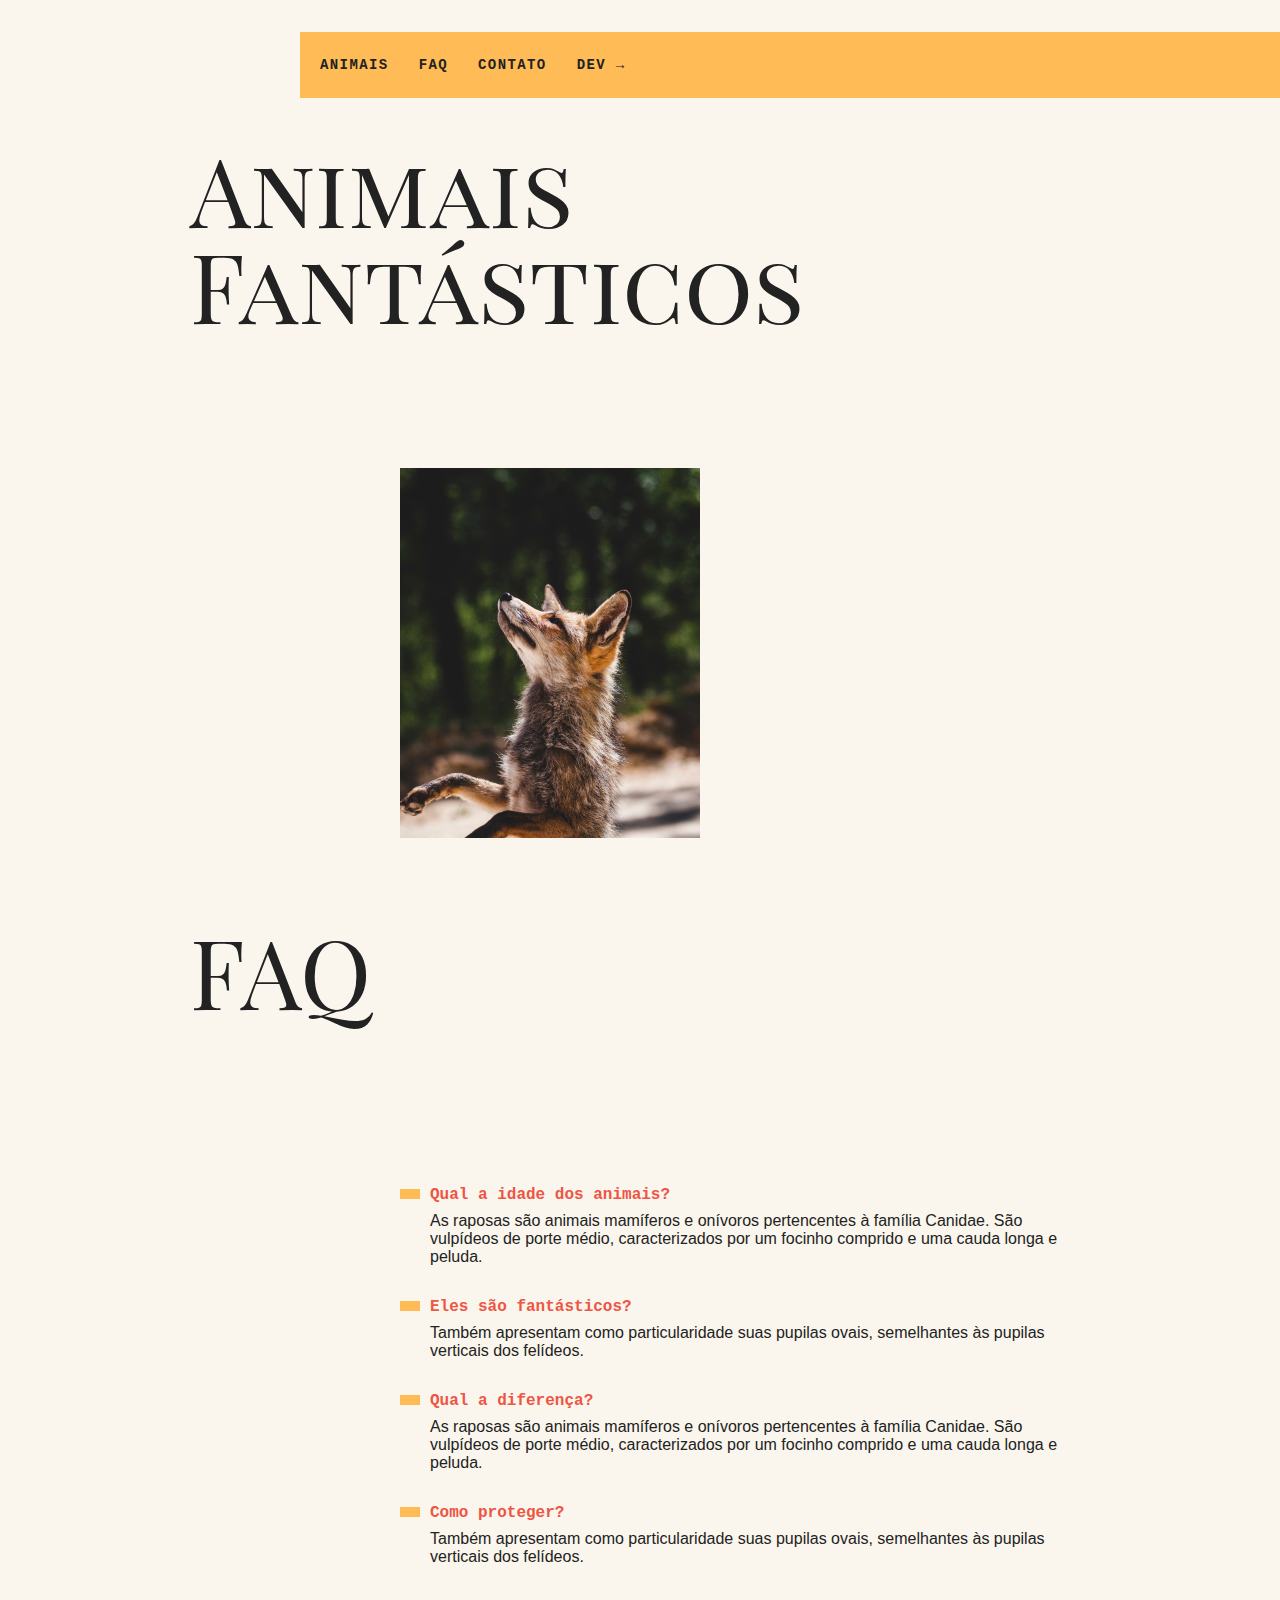
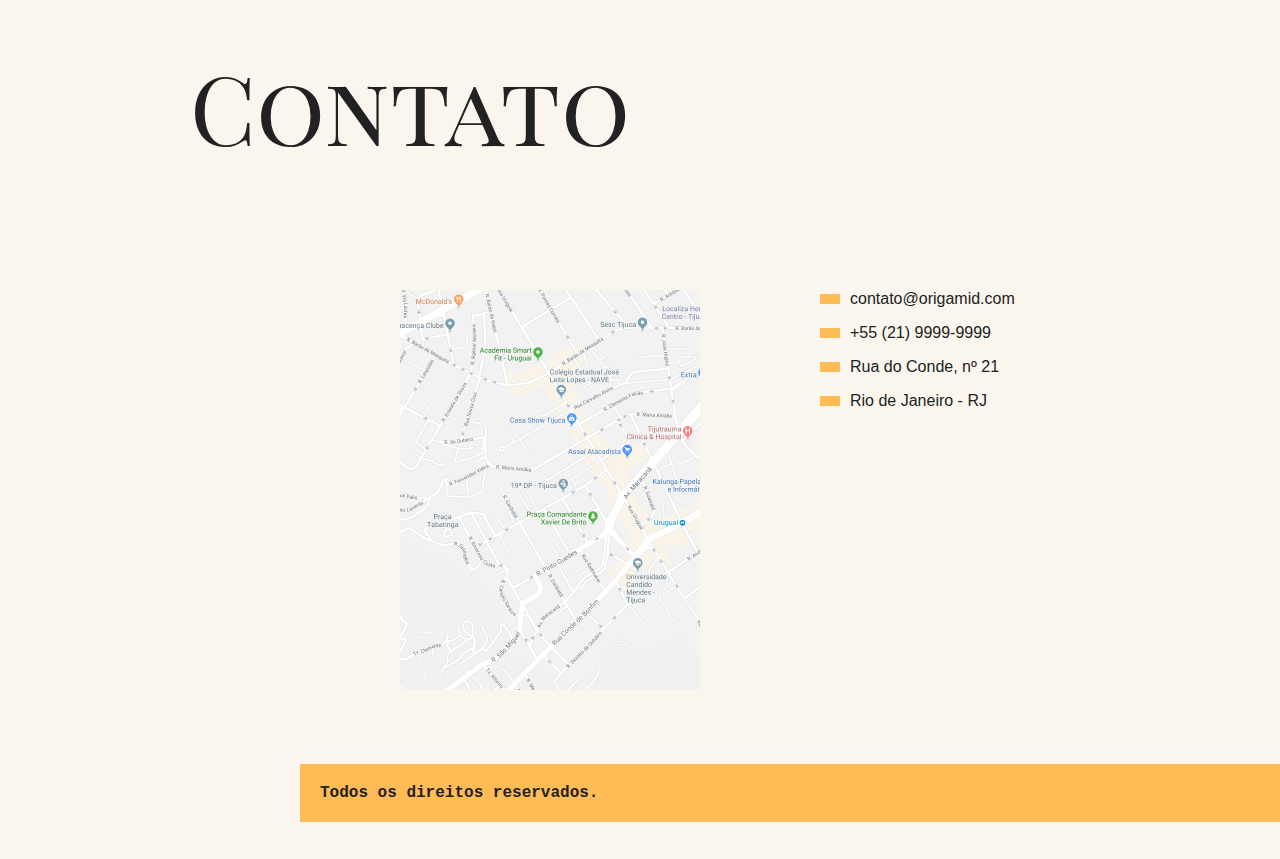
==== 0309-navegacao-por-tabs/index.html @ 6067ab37 "0309 Navegacao por Tabs" ====
<!DOCTYPE html>
<html>

<head>
  <meta charset="utf-8" />
  <meta http-equiv="X-UA-Compatible" content="IE=edge">
  <title>Animais Fantásticos</title>
  <meta name="viewport" content="width=device-width, initial-scale=1">
  <link href="https://fonts.googleapis.com/css?family=Playfair+Display+SC" rel="stylesheet">
  <link rel="stylesheet" type="text/css" href="css/style.css" />
</head>

<body>
  <nav class="menu">
    <ul>
      <li><a href="#animais">Animais</a></li>
      <li><a href="#faq">Faq</a></li>
      <li><a href="#contato">Contato</a></li>
      <li><a href="https://www.origamid.com/">Dev →</a></li>
    </ul>
  </nav>
  <section class="grid-section animais" id="animais">
    <h1 class="titulo">Animais Fantásticos</h1>
    <ul class="animais-lista js-tabmenu">
      <li>
        <img src="img/imagem1.jpg">
      </li>
      <li>
        <img src="img/imagem2.jpg">
      </li>
      <li>
        <img src="img/imagem3.jpg">
      </li>
      <li>
        <img src="img/imagem4.jpg">
      </li>
      <li>
        <img src="img/imagem5.jpg">
      </li>
      <li>
        <img src="img/imagem6.jpg">
      </li>
    </ul>
    <div class="animais-descricao js-tabcontent">
      <section>
        <h2>Raposa</h2>
        <p>As raposas são animais mamíferos e onívoros pertencentes à família Canidae. São vulpídeos de porte médio, caracterizados
          por um focinho comprido e uma cauda longa e peluda.</p>
        <p>Também apresentam como particularidade suas pupilas ovais, semelhantes às pupilas verticais dos felídeos.</p>
        <p>De cerca de 40 espécies reconhecidas como raposas, somente 12 pertencem ao gênero Vulpes das "raposas verdadeiras", do
          qual a raposa vermelha é a mais comum.</p>
        <p>Também apresentam como particularidade suas pupilas ovais, semelhantes às pupilas verticais dos felídeos.</p>
      </section>

      <section>
        <h2>Esquilo</h2>
        <p>As raposas são animais mamíferos e onívoros pertencentes à família Canidae. São vulpídeos de porte médio, caracterizados
          por um focinho comprido e uma cauda longa e peluda.</p>
        <p>Também apresentam como particularidade suas pupilas ovais, semelhantes às pupilas verticais dos felídeos.</p>
      </section>
      <section>
        <h2>Urso</h2>
        <p>As raposas são animais mamíferos e onívoros pertencentes à família Canidae. São vulpídeos de porte médio, caracterizados
          por um focinho comprido e uma cauda longa e peluda.</p>
        <p>Também apresentam como particularidade suas pupilas ovais, semelhantes às pupilas verticais dos felídeos.</p>
        <p>De cerca de 40 espécies reconhecidas como raposas, somente 12 pertencem ao gênero Vulpes das "raposas verdadeiras", do
          qual a raposa vermelha é a mais comum.</p>
        <p>Também apresentam como particularidade suas pupilas ovais, semelhantes às pupilas verticais dos felídeos.</p>
        <p>Também apresentam como particularidade suas pupilas ovais, semelhantes às pupilas verticais dos felídeos.</p>
        <p>Também apresentam como particularidade suas pupilas ovais, semelhantes às pupilas verticais dos felídeos.</p>
      </section>
      <section>
        <h2>Lobo</h2>
        <p>As raposas são animais mamíferos e onívoros pertencentes à família Canidae. São vulpídeos de porte médio, caracterizados
          por um focinho comprido e uma cauda longa e peluda.</p>
      </section>
      <section>
        <h2>Macaco</h2>
        <p>As raposas são animais mamíferos e onívoros pertencentes à família Canidae. São vulpídeos de porte médio, caracterizados
          por um focinho comprido e uma cauda longa e peluda.</p>
        <p>Também apresentam como particularidade suas pupilas ovais, semelhantes às pupilas verticais dos felídeos.</p>
        <p>De cerca de 40 espécies reconhecidas como raposas, somente 12 pertencem ao gênero Vulpes das "raposas verdadeiras", do
          qual a raposa vermelha é a mais comum.</p>
        <p>Também apresentam como particularidade suas pupilas ovais, semelhantes às pupilas verticais dos felídeos.</p>
      </section>
      <section>
        <h2>Leão</h2>
        <p>As raposas são animais mamíferos e onívoros pertencentes à família Canidae. São vulpídeos de porte médio, caracterizados
          por um focinho comprido e uma cauda longa e peluda.</p>
        <p>Também apresentam como particularidade suas pupilas ovais, semelhantes às pupilas verticais dos felídeos.</p>
        <p>De cerca de 40 espécies reconhecidas como raposas, somente 12 pertencem ao gênero Vulpes das "raposas verdadeiras", do
          qual a raposa vermelha é a mais comum.</p>
        <p>Também apresentam como particularidade suas pupilas ovais, semelhantes às pupilas verticais dos felídeos.</p>
      </section>
    </div>
  </section>

  <section class="grid-section faq" id="faq">
    <h1 class="titulo">FAQ</h1>
    <dl class="faq-lista">
      <dt>Qual a idade dos animais?</dt>
      <dd>As raposas são animais mamíferos e onívoros pertencentes à família Canidae. São vulpídeos de porte médio, caracterizados por um focinho comprido e uma cauda longa e peluda.</dd>
      <dt>Eles são fantásticos?</dt>
      <dd>Também apresentam como particularidade suas pupilas ovais, semelhantes às pupilas verticais dos felídeos.</dd>
      <dt>Qual a diferença?</dt>
      <dd>As raposas são animais mamíferos e onívoros pertencentes à família Canidae. São vulpídeos de porte médio, caracterizados por um focinho comprido e uma cauda longa e peluda.</dd>
      <dt>Como proteger?</dt>
      <dd>Também apresentam como particularidade suas pupilas ovais, semelhantes às pupilas verticais dos felídeos.</dd>
    </dl>
  </section>

  <section class="grid-section contato" id="contato">
    <h1 class="titulo">Contato</h1>
    <div class="mapa">
      <img src="img/mapa.png">
    </div>
    <ul class="dados">
      <li>contato@origamid.com</li>
      <li>+55 (21) 9999-9999</li>
      <li>Rua do Conde, nº 21</li>
      <li>Rio de Janeiro - RJ</li>
    </ul>
  </section>

  <footer class="copy">
    <p>Todos os direitos reservados.</p>
  </footer>

  <script src="script.js"></script>
</body>

</html>
---- 0309-navegacao-por-tabs/css/style.css ----
/* Reset CSS */

body, h1, h2, ul, li, p, dd, dt, dl {
  margin: 0px;
  padding: 0px;
}

html.textoMaior {
  font-size: 150%;
}

img {
  display: block;
  max-width: 100%;
}

ul {
  list-style: none;
}

body {
  background: #faf6ed;
  color: #222;
  -webkit-font-smoothing: antialiased;
  display: grid;
  grid-template-columns: 1fr 120px minmax(300px, 800px) 1fr;
}

.menu {
  grid-column: 3/5;
  margin-top: 2rem;
  margin-bottom: 2rem;
  background: #FB5;
}

.menu ul {
  display: flex;
  flex-wrap: wrap;
  padding: 10px;
}

.menu li a {
  display: block;
  padding: 15px 10px;
  margin-right: 10px;
  color: #222;
  text-decoration: none;
  font-family: 'IBM Plex Mono', monospace;
  font-weight: bold;
  text-transform: uppercase;
  font-size: 0.875rem;
  letter-spacing: .1em;
}

.grid-section {
  grid-column: 2/4;
  width: 100%;
  box-sizing: border-box;
  padding: 10px;
  display: grid;
  grid-template-columns: 90px 300px 1fr;
  grid-gap: 120px;
  margin-bottom: 4rem;
}

.titulo {
  font-family: 'Playfair Display SC', georgia;
  font-size: 6rem;
  line-height: 1;
  font-weight: normal;
  margin-bottom: 1rem;
  grid-column: 1/4;
}

.animais h2 {
  font-family: 'IBM Plex Mono', monospace;
  font-size: 1rem;
  text-transform: uppercase;
  letter-spacing: .1em;
  margin-bottom: 1rem;
  color: #E54;
}

.animais h2:before {
  content: '';
  display: inline-block;
  width: 40px;
  height: 10px;
  margin-right: 10px;
  background: #FB5;
}

.animais p {
  font-family: Helvetica, Arial;
  line-height: 1.2;
  margin-bottom: 1rem;
}

.animais-lista {
  height: 370px;
  overflow-y: scroll;
  grid-column: 2;
}

.animais-lista::-webkit-scrollbar {
  width: 18px;
}

.animais-lista::-webkit-scrollbar-thumb {
  background: #FB5;
  border-left: 4px solid #faf6ed;
  border-right: 4px solid #faf6ed;
}

.animais-lista::-webkit-scrollbar-track {
  background: #faf6ed;
}

.animais-descricao {
  grid-column: 3;
}

.animais-descricao section {
  margin-bottom: 3rem;
}

.faq-lista {
  grid-column: 2/4;
}

.faq-lista dt {
  font-family: 'IBM Plex Mono', monospace;
  font-weight: bold;
  margin-top: 2rem;
  margin-bottom: .5rem;
  color: #E54;
}

.faq-lista dt:before {
  content: '';
  display: inline-block;
  width: 20px;
  height: 10px;
  margin-right: 10px;
  background: #FB5;
}

.faq-lista dd {
  font-family: Helvetica, Arial;
  margin-bottom: .5rem;
  margin-left: 30px;
}

.mapa {
  grid-column: 2;
}

.dados {
  grid-column: 3;
}

.dados li {
  font-family: Helvetica, Arial;
  margin-bottom: 1rem;
}

.dados li:before {
  content: '';
  display: inline-block;
  width: 20px;
  height: 10px;
  margin-right: 10px;
  background: #FB5;
}

.copy {
  grid-column: 3/5;
  margin-bottom: 2rem;
  background: #FB5;
}

.copy p {
  padding: 20px;
  font-family: 'IBM Plex Mono', monospace;
  font-weight: bold;
}

@media (max-width: 700px) {
  body {
    grid-template-columns: 1fr;
  }

  .menu, .grid-section, .copy {
    grid-column: 1;
  }

  .grid-section {
    grid-template-columns: 100px 1fr;
    grid-gap: 10px;
  }

  .animais-lista {
    grid-column: 1;
  }

  .faq-lista, .dados, .mapa {
    grid-column: 1/3;
  }

  .grid-section h1 {
    font-size: 3rem;
  }

  .menu {
    margin-top: 0px;
  }

  .copy {
    margin-bottom: 0px;
  }
}

.js-tabcontent section {
  display: none;
}

.js-tabcontent section.ativo {
  display: block !important;
  animation: show .5s forwards;
}

@keyframes show {
  from {
    opacity: 0;
    transform: translate3d(-30px, 0, 0);
  }
  to {
    opacity: 1;
    transform: translate3d(0, 0, 0);
  }
}
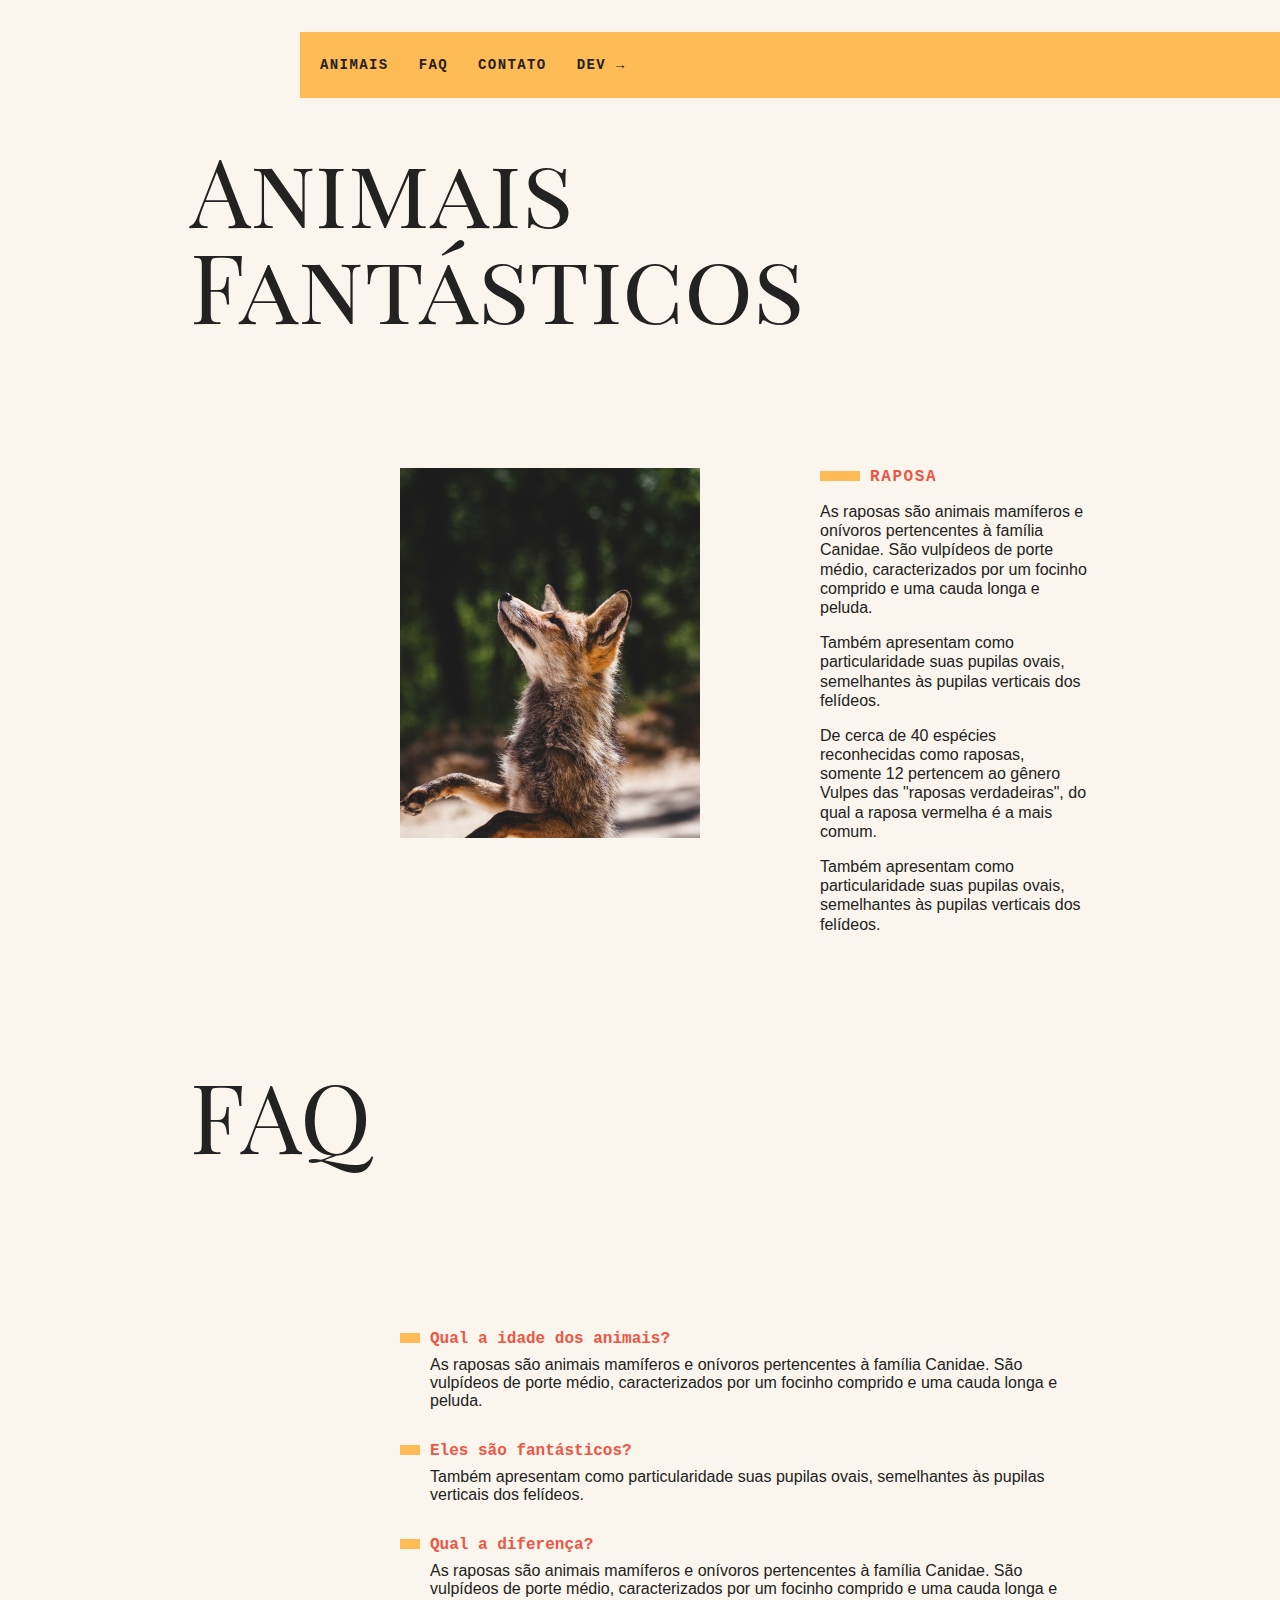
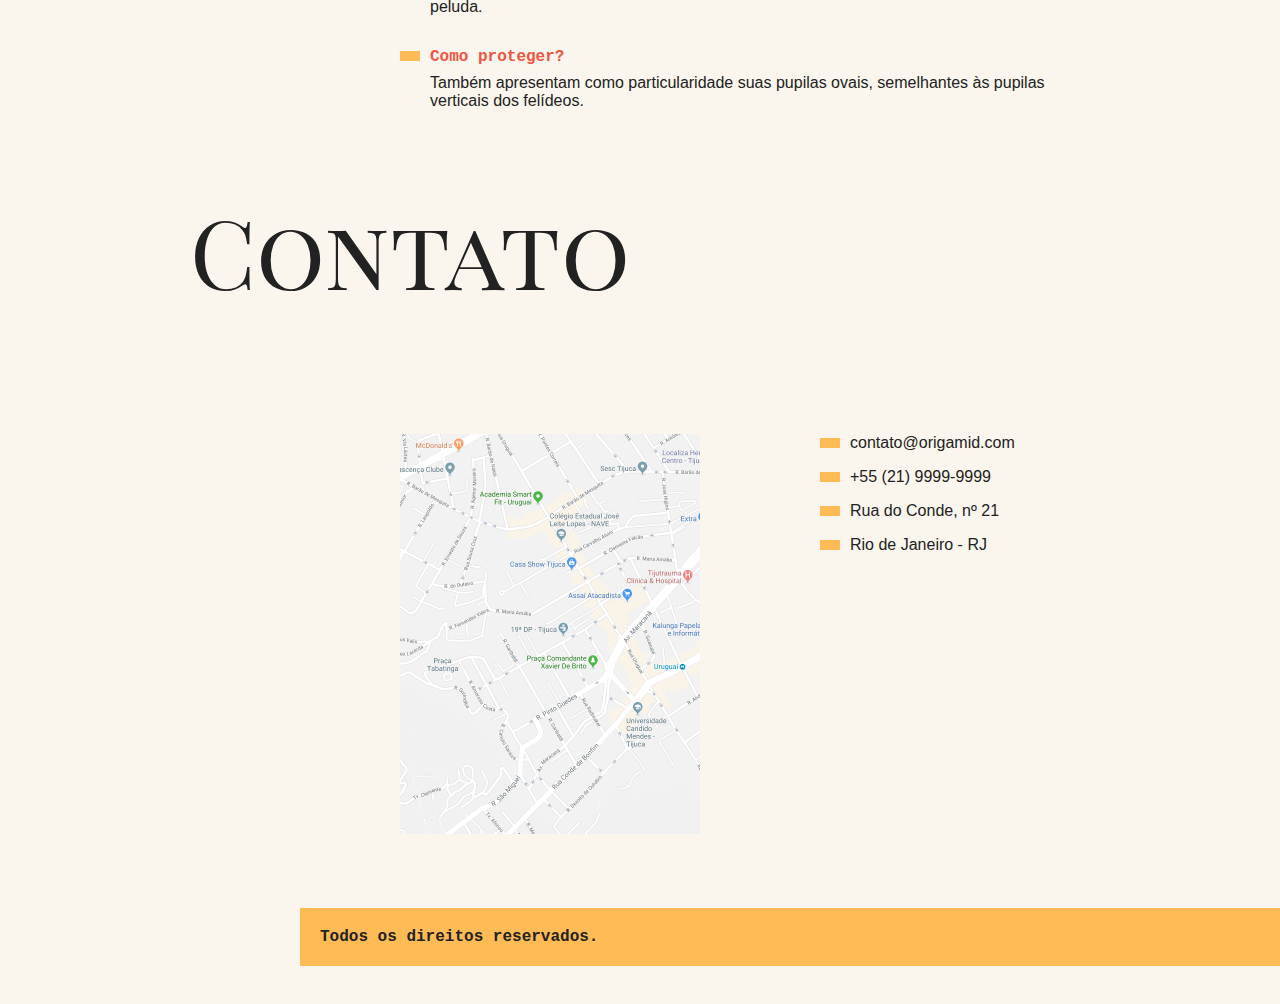
==== commit e05428cd: "Finalizado aula 0309 Navegacao por Tabs" ====
--- a/0309-navegacao-por-tabs/index.html
+++ b/0309-navegacao-por-tabs/index.html
@@ -7,6 +7,7 @@
   <title>Animais Fantásticos</title>
   <meta name="viewport" content="width=device-width, initial-scale=1">
   <link href="https://fonts.googleapis.com/css?family=Playfair+Display+SC" rel="stylesheet">
+  <script>document.documentElement.claasName += ' js';</script>
   <link rel="stylesheet" type="text/css" href="css/style.css" />
 </head>
 
@@ -57,6 +58,9 @@
         <p>As raposas são animais mamíferos e onívoros pertencentes à família Canidae. São vulpídeos de porte médio, caracterizados
           por um focinho comprido e uma cauda longa e peluda.</p>
         <p>Também apresentam como particularidade suas pupilas ovais, semelhantes às pupilas verticais dos felídeos.</p>
+        <p>De cerca de 40 espécies reconhecidas como raposas, somente 12 pertencem ao gênero Vulpes das "raposas verdadeiras", do
+          qual a raposa vermelha é a mais comum.</p>
+        <p>Também apresentam como particularidade suas pupilas ovais, semelhantes às pupilas verticais dos felídeos.</p>
       </section>
       <section>
         <h2>Urso</h2>
@@ -66,13 +70,15 @@
         <p>De cerca de 40 espécies reconhecidas como raposas, somente 12 pertencem ao gênero Vulpes das "raposas verdadeiras", do
           qual a raposa vermelha é a mais comum.</p>
         <p>Também apresentam como particularidade suas pupilas ovais, semelhantes às pupilas verticais dos felídeos.</p>
-        <p>Também apresentam como particularidade suas pupilas ovais, semelhantes às pupilas verticais dos felídeos.</p>
-        <p>Também apresentam como particularidade suas pupilas ovais, semelhantes às pupilas verticais dos felídeos.</p>
       </section>
       <section>
         <h2>Lobo</h2>
         <p>As raposas são animais mamíferos e onívoros pertencentes à família Canidae. São vulpídeos de porte médio, caracterizados
           por um focinho comprido e uma cauda longa e peluda.</p>
+        <p>Também apresentam como particularidade suas pupilas ovais, semelhantes às pupilas verticais dos felídeos.</p>
+        <p>De cerca de 40 espécies reconhecidas como raposas, somente 12 pertencem ao gênero Vulpes das "raposas verdadeiras", do
+          qual a raposa vermelha é a mais comum.</p>
+        <p>Também apresentam como particularidade suas pupilas ovais, semelhantes às pupilas verticais dos felídeos.</p>
       </section>
       <section>
         <h2>Macaco</h2>
--- a/0309-navegacao-por-tabs/css/style.css
+++ b/0309-navegacao-por-tabs/css/style.css
@@ -102,6 +102,10 @@
   grid-column: 2;
 }
 
+.animais-lista li {
+  cursor: pointer;
+}
+
 .animais-lista::-webkit-scrollbar {
   width: 18px;
 }
@@ -238,6 +242,4 @@
     opacity: 1;
     transform: translate3d(0, 0, 0);
   }
-}
-
-
+}